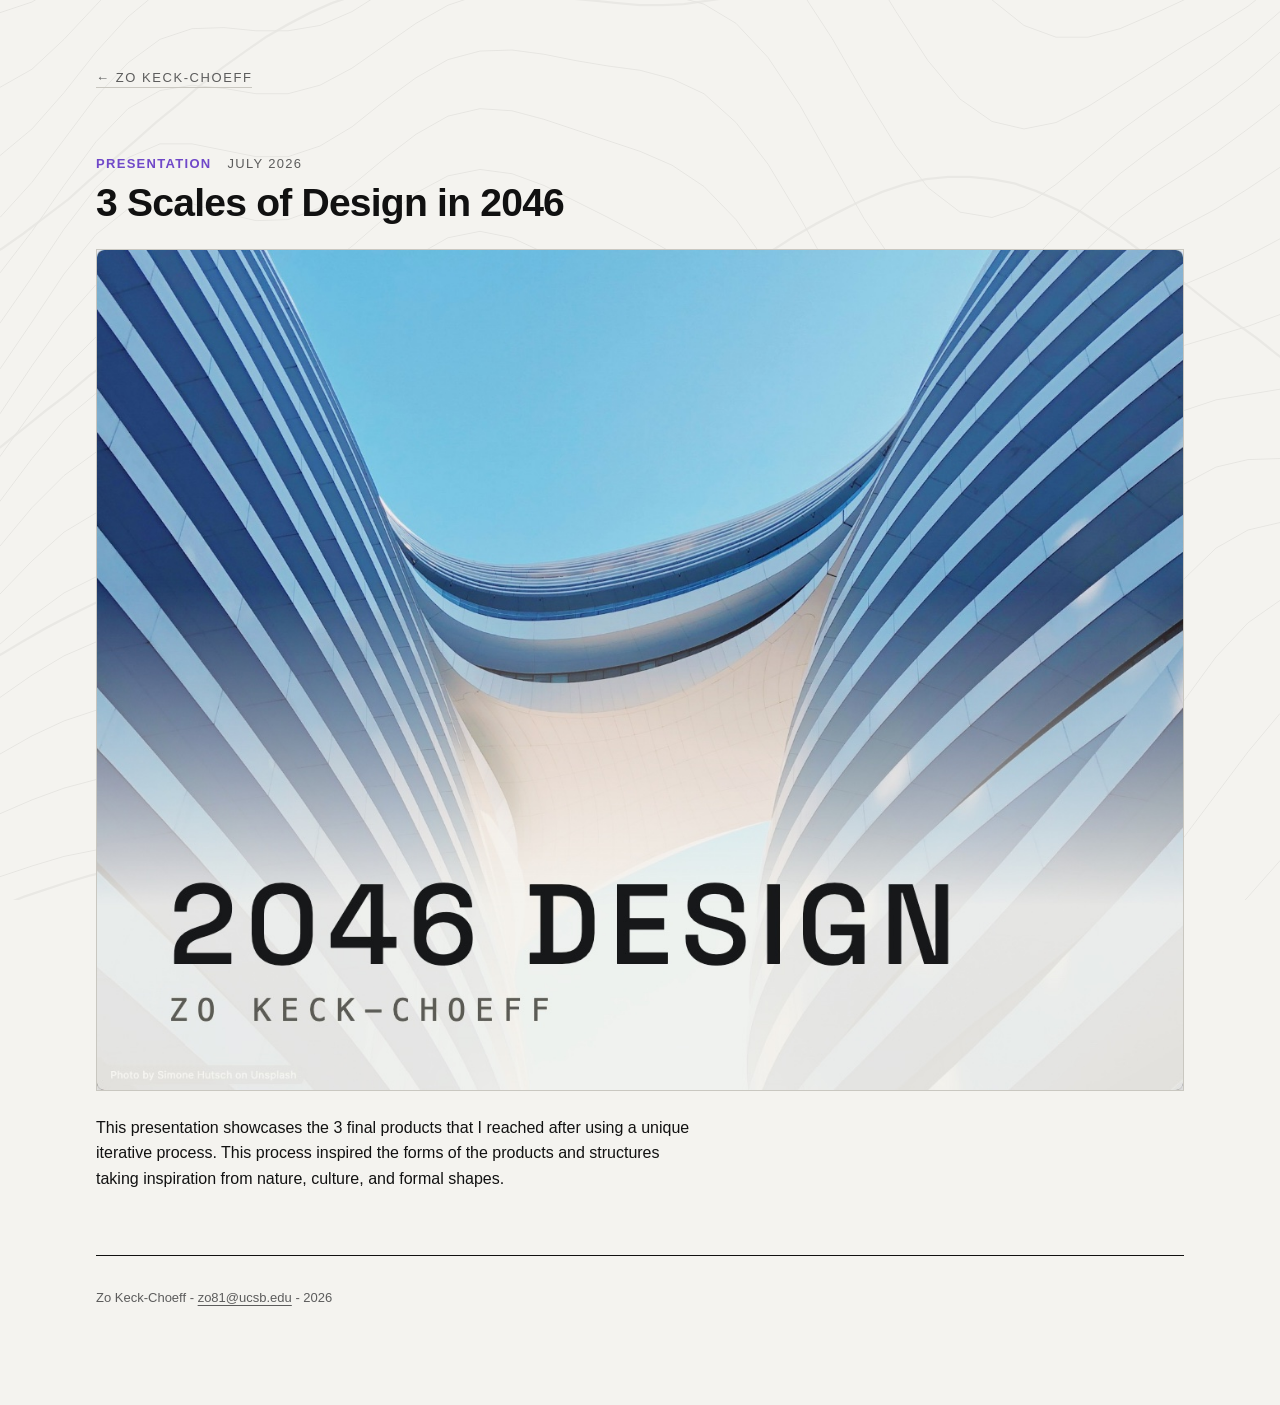
==== 2046.html @ edfcb320 "Add files via upload" ====
<!DOCTYPE html>
<html lang="en">
<head>
  <meta charset="utf-8">
  <meta name="viewport" content="width=device-width, initial-scale=1">
  <title>3 Scales of Design in 2046 - Zo Keck-Choeff</title>
  <meta name="description" content="3 Scales of Design in 2046 - a presentation of three designs reached through a generative process.">
  <link rel="stylesheet" href="style.css">
</head>
<body>

<!-- The backdrop: a field of long sweeping lines, held at low
     opacity behind the page. Inline SVG rather than an image file so it
     costs no extra request, scales to any screen, and takes its colour
     from the palette. The colour is driven by scroll position - see
     the scroll-timeline block in style.css. -->
<svg class="backdrop" viewBox="0 0 1200 1500" preserveAspectRatio="xMidYMid slice" aria-hidden="true" focusable="false"><g class="flow"><polyline points="-60,-180 -30,-169 0,-158 30,-150 60,-143 90,-139 120,-137 150,-138 180,-140 210,-144 240,-149 270,-155 300,-160 330,-165 360,-170 390,-174 420,-179 450,-184 480,-189 510,-195 540,-202 570,-209 600,-217 630,-226 660,-233 690,-240 720,-246 750,-251 780,-254 810,-255 840,-256 870,-257 900,-257 930,-259 960,-261 990,-266 1020,-272 1050,-279 1080,-288 1110,-297 1140,-306 1170,-314 1200,-321 1230,-326 1260,-328"/><polyline points="-60,-104 -30,-89 0,-76 30,-66 60,-59 90,-56 120,-57 150,-61 180,-67 210,-74 240,-82 270,-89 300,-96 330,-102 360,-108 390,-113 420,-119 450,-125 480,-132 510,-141 540,-150 570,-159 600,-168 630,-176 660,-182 690,-187 720,-189 750,-190 780,-191 810,-191 840,-192 870,-195 900,-199 930,-206 960,-216 990,-226 1020,-237 1050,-247 1080,-256 1110,-262 1140,-264 1170,-263 1200,-258 1230,-251 1260,-241"/><polyline points="-60,-23 -30,-5 0,10 30,20 60,25 90,24 120,19 150,11 180,0 210,-10 240,-21 270,-30 300,-37 330,-44 360,-50 390,-56 420,-63 450,-71 480,-81 510,-91 540,-101 570,-111 600,-118 630,-123 660,-126 690,-127 720,-127 750,-128 780,-129 810,-133 840,-140 870,-150 900,-161 930,-174 960,-186 990,-195 1020,-201 1050,-202 1080,-198 1110,-189 1140,-176 1170,-161 1200,-145 1230,-130 1260,-116"/><polyline points="-60,62 -30,82 0,96 30,104 60,105 90,99 120,89 150,75 180,61 210,47 240,35 270,26 300,18 330,12 360,6 390,-2 420,-11 450,-21 480,-32 510,-43 540,-53 570,-60 600,-64 630,-66 660,-66 690,-66 720,-68 750,-73 780,-81 810,-92 840,-105 870,-119 900,-131 930,-138 960,-140 990,-136 1020,-124 1050,-108 1080,-88 1110,-66 1140,-45 1170,-27 1200,-12 1230,-1 1260,7"/><polyline points="-60,148 -30,168 0,181 30,185 60,180 90,168 120,151 150,132 180,114 210,99 240,88 270,79 300,73 330,67 360,60 390,51 420,40 450,28 480,16 510,6 540,-1 570,-5 600,-7 630,-7 660,-9 690,-13 720,-20 750,-31 780,-45 810,-60 840,-71 870,-78 900,-77 930,-67 960,-50 990,-26 1020,1 1050,28 1080,53 1110,73 1140,87 1170,97 1200,102 1230,104 1260,105"/><polyline points="-60,235 -30,254 0,263 30,261 60,249 90,230 120,206 150,183 180,164 210,149 240,139 270,132 300,127 330,121 360,113 390,102 420,89 450,76 480,65 510,57 540,52 570,50 600,49 630,47 660,42 690,32 720,19 750,4 780,-8 810,-15 840,-13 870,-1 900,20 930,49 960,82 990,115 1020,144 1050,166 1080,181 1110,189 1140,191 1170,189 1200,186 1230,181 1260,175"/><polyline points="-60,320 -30,336 0,340 30,330 60,311 90,284 120,256 150,230 180,210 210,198 240,190 270,186 300,182 330,176 360,166 390,152 420,138 450,125 480,115 510,109 540,106 570,105 600,102 630,96 660,86 690,73 720,60 750,51 780,50 810,60 840,82 870,114 900,152 930,191 960,226 990,253 1020,270 1050,277 1080,277 1110,271 1140,263 1170,254 1200,244 1230,232 1260,216"/><polyline points="-60,402 -30,414 0,410 30,393 60,365 90,333 120,301 150,275 180,257 210,248 240,244 270,242 300,238 330,230 360,218 390,202 420,187 450,174 480,165 510,161 540,159 570,157 600,152 630,143 660,132 690,121 720,116 750,120 780,137 810,166 840,206 870,250 900,293 930,328 960,352 990,363 1020,363 1050,355 1080,342 1110,328 1140,314 1170,300 1200,283 1230,262 1260,236"/><polyline points="-60,481 -30,485 0,474 30,449 60,415 90,377 120,344 150,319 180,305 210,300 240,300 270,299 300,295 330,285 360,269 390,251 420,235 450,223 480,216 510,213 540,212 570,209 600,203 630,194 660,187 690,184 720,191 750,212 780,246 810,290 840,339 870,385 900,421 930,442 960,449 990,443 1020,428 1050,409 1080,390 1110,371 1140,353 1170,334 1200,310 1230,283 1260,254"/><polyline points="-60,553 -30,551 0,532 30,499 60,459 90,419 120,387 150,365 180,355 210,354 240,357 270,357 300,352 330,339 360,320 390,301 420,284 450,273 480,267 510,266 540,266 570,264 600,259 630,255 660,254 690,262 720,283 750,318 780,364 810,416 840,465 870,504 900,527 930,532 960,522 990,501 1020,476 1050,451 1080,429 1110,409 1140,388 1170,365 1200,339 1230,310 1260,283"/><polyline points="-60,620 -30,610 0,584 30,545 60,502 90,461 120,430 150,413 180,408 210,411 240,416 270,416 300,408 330,392 360,371 390,350 420,333 450,323 480,320 510,321 540,323 570,324 600,323 630,324 660,332 690,350 720,382 750,427 780,480 810,533 840,577 870,604 900,613 930,603 960,580 990,549 1020,518 1050,491 1080,468 1110,447 1140,426 1170,403 1200,377 1230,351 1260,329"/><polyline points="-60,680 -30,663 0,631 30,588 60,543 90,504 120,476 150,463 180,463 210,469 240,475 270,475 300,465 330,447 360,423 390,401 420,384 450,376 480,375 510,379 540,385 570,390 600,394 630,402 660,416 690,443 720,482 750,532 780,586 810,636 840,672 870,690 900,686 930,665 960,632 990,595 1020,561 1050,532 1080,510 1110,491 1140,471 1170,449 1200,426 1230,403 1260,386"/><polyline points="-60,733 -30,710 0,674 30,630 60,585 90,548 120,524 150,516 180,519 210,528 240,535 270,534 300,523 330,502 360,477 390,454 420,437 450,430 480,432 510,440 540,450 570,460 600,470 630,483 660,503 690,534 720,576 750,626 780,679 810,725 840,756 870,766 900,754 930,726 960,686 990,645 1020,608 1050,579 1080,557 1110,540 1140,524 1170,505 1200,485 1230,465 1260,451"/><polyline points="-60,782 -30,754 0,716 30,671 60,629 90,595 120,575 150,570 180,577 210,587 240,595 270,594 300,581 330,559 360,533 390,509 420,493 450,487 480,491 510,502 540,517 570,532 600,548 630,565 660,588 690,620 720,661 750,710 780,759 810,802 840,830 870,837 900,823 930,790 960,747 990,702 1020,662 1050,631 1080,610 1110,595 1140,582 1170,568 1200,552 1230,535 1260,520"/><polyline points="-60,826 -30,795 0,756 30,714 60,674 90,644 120,629 150,627 180,635 210,647 240,655 270,654 300,641 330,619 360,592 390,568 420,551 450,545 480,551 510,565 540,584 570,605 600,625 630,646 660,670 690,700 720,738 750,783 780,829 810,869 840,896 870,905 900,893 930,862 960,818 990,770 1020,726 1050,691 1080,667 1110,652 1140,643 1170,634 1200,623 1230,609 1260,595"/><polyline points="-60,866 -30,835 0,798 30,758 60,722 90,697 120,684 150,684 180,694 210,706 240,715 270,714 300,702 330,681 360,655 390,630 420,612 450,606 480,612 510,628 540,650 570,675 600,699 630,723 660,748 690,776 720,809 750,847 780,888 810,927 840,956 870,969 900,964 930,939 960,900 990,852 1020,804 1050,762 1080,732 1110,713 1140,703 1170,698 1200,693 1230,686 1260,675"/><polyline points="-60,905 -30,875 0,840 30,804 60,774 90,752 120,742 150,743 180,753 210,765 240,774 270,775 300,765 330,746 360,721 390,696 420,678 450,669 480,673 510,689 540,712 570,740 600,769 630,796 660,821 690,848 720,876 750,908 780,942 810,977 840,1007 870,1026 900,1031 930,1017 960,987 990,945 1020,897 1050,850 1080,810 1110,782 1140,766 1170,759 1200,758 1230,757 1260,754"/><polyline points="-60,944 -30,916 0,885 30,854 60,827 90,809 120,801 150,803 180,812 210,824 240,834 270,836 300,829 330,813 360,790 390,767 420,747 450,736 480,736 510,749 540,771 570,800 600,831 630,862 660,890 690,916 720,941 750,967 780,995 810,1024 840,1052 870,1074 900,1088 930,1088 960,1073 990,1043 1020,1002 1050,956 1080,910 1110,871 1140,842 1170,825 1200,818 1230,819 1260,822"/><polyline points="-60,984 -30,959 0,932 30,906 60,884 90,869 120,862 150,864 180,872 210,883 240,893 270,897 300,893 330,881 360,862 390,840 420,820 450,807 480,803 510,810 540,828 570,855 600,886 630,919 660,951 690,979 720,1004 750,1027 780,1049 810,1072 840,1094 870,1116 900,1134 930,1144 960,1144 990,1132 1020,1107 1050,1071 1080,1029 1110,985 1140,944 1170,912 1200,891 1230,880 1260,879"/><polyline points="-60,1025 -30,1004 0,982 30,961 60,943 90,930 120,925 150,926 180,933 210,943 240,952 270,957 300,957 330,949 360,934 390,916 420,897 450,882 480,874 510,875 540,887 570,908 600,936 630,969 660,1002 690,1033 720,1061 750,1085 780,1106 810,1124 840,1142 870,1159 900,1175 930,1189 960,1198 990,1200 1020,1193 1050,1175 1080,1148 1110,1113 1140,1073 1170,1033 1200,997 1230,969 1260,951"/><polyline points="-60,1070 -30,1053 0,1035 30,1018 60,1004 90,994 120,989 150,990 180,995 210,1003 240,1011 270,1018 300,1020 330,1016 360,1007 390,993 420,977 450,962 480,951 510,946 540,950 570,964 600,985 630,1013 660,1045 690,1077 720,1108 750,1136 780,1160 810,1179 840,1195 870,1209 900,1221 930,1232 960,1242 990,1250 1020,1254 1050,1252 1080,1243 1110,1225 1140,1201 1170,1169 1200,1135 1230,1099 1260,1066"/><polyline points="-60,1118 -30,1105 0,1091 30,1078 60,1067 90,1059 120,1054 150,1054 180,1058 210,1064 240,1071 270,1078 300,1082 330,1082 360,1077 390,1068 420,1056 450,1043 480,1032 510,1024 540,1022 570,1026 600,1039 630,1059 660,1085 690,1114 720,1145 750,1175 780,1203 810,1227 840,1247 870,1262 900,1274 930,1283 960,1291 990,1297 1020,1302 1050,1306 1080,1307 1110,1304 1140,1296 1170,1283 1200,1264 1230,1239 1260,1210"/><polyline points="-60,1169 -30,1160 0,1150 30,1140 60,1131 90,1125 120,1121 150,1120 180,1122 210,1127 240,1133 270,1139 300,1143 330,1146 360,1145 390,1141 420,1134 450,1124 480,1115 510,1106 540,1100 570,1099 600,1103 630,1114 660,1130 690,1152 720,1178 750,1206 780,1235 810,1262 840,1287 870,1308 900,1324 930,1337 960,1346 990,1352 1020,1357 1050,1359 1080,1361 1110,1362 1140,1361 1170,1359 1200,1353 1230,1344 1260,1331"/><polyline points="-60,1224 -30,1218 0,1210 30,1203 60,1197 90,1192 120,1188 150,1187 180,1188 210,1191 240,1195 270,1201 300,1205 330,1209 360,1211 390,1210 420,1207 450,1202 480,1196 510,1189 540,1183 570,1178 600,1177 630,1180 660,1188 690,1201 720,1218 750,1239 780,1263 810,1289 840,1314 870,1339 900,1361 930,1379 960,1395 990,1406 1020,1414 1050,1419 1080,1421 1110,1422 1140,1422 1170,1421 1200,1419 1230,1416 1260,1412"/><polyline points="-60,1282 -30,1278 0,1273 30,1268 60,1263 90,1259 120,1257 150,1255 180,1255 210,1257 240,1260 270,1264 300,1268 330,1272 360,1275 390,1277 420,1278 450,1276 480,1273 510,1270 540,1265 570,1261 600,1258 630,1257 660,1259 690,1264 720,1272 750,1285 780,1301 810,1319 840,1340 870,1362 900,1385 930,1407 960,1427 990,1444 1020,1459 1050,1470 1080,1479 1110,1484 1140,1487 1170,1487 1200,1486 1230,1484 1260,1481"/><polyline points="-60,1343 -30,1340 0,1337 30,1334 60,1330 90,1328 120,1325 150,1324 180,1324 210,1325 240,1327 270,1329 300,1333 330,1336 360,1340 390,1343 420,1345 450,1346 480,1347 510,1346 540,1344 570,1342 600,1340 630,1338 660,1338 690,1338 720,1341 750,1347 780,1355 810,1366 840,1379 870,1395 900,1412 930,1431 960,1450 990,1469 1020,1487 1050,1503 1080,1518 1110,1530 1140,1539 1170,1546 1200,1551 1230,1553 1260,1553"/><polyline points="-60,1405 -30,1404 0,1402 30,1400 60,1398 90,1396 120,1394 150,1393 180,1393 210,1393 240,1395 270,1397 300,1399 330,1402 360,1405 390,1409 420,1412 450,1414 480,1416 510,1418 540,1418 570,1419 600,1418 630,1418 660,1418 690,1418 720,1419 750,1421 780,1424 810,1429 840,1436 870,1445 900,1455 930,1467 960,1481 990,1496 1020,1512 1050,1528 1080,1543 1110,1558 1140,1572 1170,1585 1200,1595 1230,1604 1260,1610"/><polyline points="-60,1469 -30,1469 0,1468 30,1467 60,1466 90,1465 120,1464 150,1463 180,1463 210,1463 240,1464 270,1465 300,1467 330,1470 360,1472 390,1475 420,1478 450,1482 480,1484 510,1487 540,1489 570,1491 600,1493 630,1494 660,1495 690,1496 720,1497 750,1498 780,1500 810,1503 840,1506 870,1510 900,1516 930,1523 960,1531 990,1540 1020,1551 1050,1562 1080,1574 1110,1587 1140,1600 1170,1613 1200,1625 1230,1637 1260,1648"/><polyline points="-60,1534 -30,1534 0,1534 30,1534 60,1534 90,1533 120,1533 150,1533 180,1533 210,1533 240,1534 270,1535 300,1537 330,1539 360,1541 390,1544 420,1547 450,1550 480,1553 510,1556 540,1559 570,1562 600,1564 630,1567 660,1569 690,1571 720,1573 750,1575 780,1577 810,1579 840,1581 870,1584 900,1587 930,1591 960,1596 990,1601 1020,1608 1050,1615 1080,1622 1110,1631 1140,1640 1170,1650 1200,1660 1230,1670 1260,1681"/><polyline points="-60,1600 -30,1601 0,1601 30,1601 60,1602 90,1602 120,1602 150,1602 180,1603 210,1604 240,1605 270,1606 300,1607 330,1609 360,1611 390,1614 420,1616 450,1619 480,1622 510,1625 540,1628 570,1631 600,1635 630,1638 660,1640 690,1643 720,1646 750,1649 780,1651 810,1654 840,1656 870,1659 900,1662 930,1665 960,1668 990,1672 1020,1676 1050,1680 1080,1685 1110,1691 1140,1697 1170,1703 1200,1710 1230,1717 1260,1725"/></g><g class="sweep"><polyline points="-60,334 -39,333 -19,330 2,325 22,319 43,311 64,301 84,290 105,278 126,265 146,250 167,235 188,219 208,202 229,186 249,169 270,153 291,137 311,122 332,108 352,95 373,83 394,72 414,62 435,53 456,46 476,40 497,35 518,31 538,28 559,26 579,24 600,23 621,22 641,21 662,20 682,18 703,17 724,14 744,12 765,8 786,4 806,-1 827,-7 848,-13 868,-20 889,-28 909,-36 930,-45 951,-54 971,-63 992,-72 1012,-81 1033,-90 1054,-98 1074,-106 1095,-114 1116,-121 1136,-127 1157,-132 1178,-137 1198,-142 1219,-146 1239,-149 1260,-152"/><polyline points="-60,595 -39,585 -19,574 2,561 22,547 43,531 64,515 84,497 105,479 126,461 146,443 167,426 188,408 208,392 229,377 249,363 270,351 291,340 311,331 332,324 352,319 373,315 394,313 414,313 435,314 456,315 476,318 497,321 518,324 538,327 559,329 579,331 600,333 621,333 641,332 662,329 682,326 703,321 724,314 744,307 765,298 786,288 806,278 827,267 848,256 868,245 889,234 909,224 930,214 951,205 971,197 992,190 1012,184 1033,180 1054,177 1074,175 1095,175 1116,175 1136,177 1157,179 1178,183 1198,186 1219,191 1239,195 1260,200"/><polyline points="-60,790 -39,776 -19,762 2,746 22,730 43,713 64,697 84,680 105,665 126,650 146,636 167,624 188,613 208,605 229,598 249,593 270,591 291,590 311,591 332,594 352,598 373,603 394,609 414,615 435,621 456,626 476,631 497,634 518,636 538,636 559,635 579,631 600,626 621,618 641,609 662,599 682,588 703,575 724,563 744,550 765,538 786,527 806,517 827,508 848,501 868,496 889,494 909,494 930,496 951,500 971,507 992,516 1012,526 1033,539 1054,552 1074,567 1095,582 1116,598 1136,614 1157,630 1178,645 1198,661 1219,676 1239,690 1260,704"/><polyline points="-60,976 -39,964 -19,953 2,941 22,929 43,917 64,906 84,896 105,886 126,879 146,873 167,868 188,866 208,866 229,868 249,871 270,876 291,882 311,888 332,895 352,902 373,908 394,914 414,918 435,920 456,920 476,919 497,915 518,909 538,901 559,892 579,881 600,870 621,859 641,848 662,838 682,829 703,823 724,819 744,818 765,820 786,825 806,835 827,847 848,863 868,882 889,904 909,928 930,953 951,980 971,1008 992,1036 1012,1064 1033,1090 1054,1116 1074,1140 1095,1162 1116,1183 1136,1201 1157,1218 1178,1232 1198,1245 1219,1257 1239,1267 1260,1276"/><polyline points="-60,1197 -39,1191 -19,1184 2,1177 22,1169 43,1162 64,1155 84,1149 105,1144 126,1141 146,1140 167,1140 188,1142 208,1146 229,1151 249,1157 270,1163 291,1170 311,1177 332,1182 352,1187 373,1190 394,1192 414,1191 435,1190 456,1186 476,1181 497,1176 518,1170 538,1165 559,1161 579,1159 600,1159 621,1162 641,1168 662,1179 682,1194 703,1213 724,1236 744,1263 765,1294 786,1327 806,1363 827,1400 848,1438 868,1475 889,1512 909,1547 930,1579 951,1608 971,1633 992,1654 1012,1671 1033,1685 1054,1694 1074,1700 1095,1702 1116,1702 1136,1699 1157,1694 1178,1688 1198,1681 1219,1673 1239,1664 1260,1656"/></g></svg>

<a class="skip" href="#main">Skip to the content</a>

<header class="page-head">
  <a class="backlink" href="index.html">Zo Keck-Choeff</a>
</header>

<main id="main">

  <article class="project">
    <p class="project__meta">
      <span class="medium">Presentation</span>
      <span>July 2026</span>
    </p>

    <h1>3 Scales of Design in 2046</h1>

      <!-- The presentation lays its slides out at a fixed 1056px wide,
           so it overflowed any frame narrower than that and got clipped.
           Rather than scale it down, the title slide stands in and links
           to the file, which opens at the width it was designed for. -->

      <figure>
        <a class="presentation" href="media/2046_01.html">
          <img src="media/2046_04.jpg"
               alt="Open the 2046 Design presentation. Its title slide: a low-angle photograph of a curved blue and white high-rise facade, captioned 2046 DESIGN, Zo Keck-Choeff.">
        </a>
      </figure>

    <p class="abstract">
      This presentation showcases the 3 final products that I reached after using a unique iterative process. This process inspired the forms of the products and structures taking inspiration from nature, culture, and formal shapes.
    </p>
  </article>

</main>

<footer class="site-foot">
  <p>Zo Keck-Choeff - <a href="mailto:zo81@ucsb.edu">zo81@ucsb.edu</a> - 2026</p>
</footer>

</body>
</html>
---- style.css ----
/* ============================================================
   Zo Keck-Choeff - portfolio
   MAT 189, Summer 2026 - Assignment 2, Part 2

   DESIGN DIRECTION: Swiss / International Style.
   Strict grid, one grotesque typeface, generous whitespace,
   asymmetric layout, hairline rules, near-zero decoration.
   The work is the content; the page is a frame that gets out
   of its way (Tufte: show the data).

   Everything below is built from TOKENS declared in :root -
   five colors, one type scale, one spacing scale. Nothing is
   a one-off value. Change a token, the whole site changes.
   Only tokens the page actually uses are declared.
   ============================================================ */

:root {
  /* --- palette as a system (5 colors, 60/30/10) ------------
     paper 60% - ink 30% - accent 10%.
     Contrast ratios against --paper, computed, not guessed:
       ink    #111111 on #f4f3ef = 17.01:1  (passes AAA)
       muted  #5c5c5c on #f4f3ef =  6.02:1  (passes AA)
       accent #7048c9 on #f4f3ef =  5.47:1  (passes AA)
       rule   #c9c7c0 on #f4f3ef =  1.52:1  (hairlines only,
              never text - it is not required to pass)
     The accent is lavender. It carries every piece of colour
     on the page - the medium label, link hovers, the focus
     ring - so it has to pass AA as text, which is why the
     LIGHT mode value is a deep lavender rather than a pale
     one: a genuinely light lavender lands near 1.7:1 on this
     paper and is unreadable. Dark mode gets the pale version,
     where it works. 5.47:1 is deliberately the same weight
     the previous red carried (5.49:1), so swapping the hue
     changed the colour without changing the emphasis.        */
  --paper:  #f4f3ef;
  --ink:    #111111;
  --muted:  #5c5c5c;
  --rule:   #c9c7c0;
  --accent: #7048c9;

  /* --- type scale, 1.25 ratio from a 16px base -------------
     The full ramp is 16 / 20 / 25 / 31 / 39 / 49 / 61 / 76.
     The pages use three steps from it and no other sizes, so
     only those three are declared: body, meta, title. Sizes are related by a ratio, not picked by eye -
     the scale IS the hierarchy.                              */
  --t-body:  1rem;       /* step 0  - 16px */
  --t-micro: 0.8125rem;  /* below the ramp, for meta labels */
  --t-title: 2.441rem;   /* step 4  - 39px */

  /* --- spacing scale, 8px base ----------------------------- */
  --s-1: 0.5rem;
  --s-2: 1rem;
  --s-3: 1.5rem;
  --s-4: 2rem;
  --s-5: 3rem;
  --s-6: 4rem;
  --s-7: 6rem;

  /* --- type ------------------------------------------------
     A grotesque stack, NOT a web font. This site has to open
     offline by double-clicking index.html; a Google Fonts
     link would fail with the wifi down and fall back to
     something unchosen. Helvetica is also the correct
     typeface for this tradition, so the constraint and the
     design decision agree.                                   */
  --font: "Helvetica Neue", Helvetica, Arial, "Inter",
          system-ui, -apple-system, sans-serif;

  --upright-inset: 1.25in;  /* width the upright photo gives up, per side */
  --strip-h:     24rem;   /* filmstrip cards: one shared height */
  --measure: 68ch;      /* line length, held to 45-75 chars */
  --page:    68rem;     /* the centered column               */

  /* --- the backdrop drawing --------------------------------
     Opacity is a token so the drawing can be tuned or killed
     from one line. It has to stay low enough that it never
     competes with the work - if you can read it as a picture
     instead of a texture, it is too strong.                  */
  /* the backdrop tint, walked through by scroll position */
  --glow-1: #7c4dff;   /* purple, at the top    */
  --glow-2: #ff4d9d;   /* pink,   through the middle */
  --glow-3: #ffc23d;   /* yellow, at the bottom */

  --draw-opacity: 0.055;

  /* lets the browser render native controls and scrollbars in
     the matching scheme instead of a white box on a dark page */
  color-scheme: light dark;
}

/* --- dark mode: a SECOND designed palette, not an inversion.
   Same five token names, re-chosen by hand. Pure white on
   pure black is harsh, so ink softens to #ecebe6 (15.70:1)
   and the accent becomes the pale lavender #c6adff (9.66:1),
   which is the colour light mode cannot use - on near-white
   paper it falls to about 1.7:1. Each mode gets the version
   of the hue that is legible on its own ground.             */
@media (prefers-color-scheme: dark) {
  :root {
    --paper:  #121211;
    --ink:    #ecebe6;
    --muted:  #a09d97;
    --rule:   #34332f;
    --accent: #c6adff;
    /* line art needs slightly more presence on a dark ground */
    --draw-opacity: 0.075;
  }
}

/* ============================================================
   RESET + BASE
   ============================================================ */

*, *::before, *::after { box-sizing: border-box; }

html { scroll-behavior: smooth; }

body {
  margin: 0;
  padding: var(--s-4) var(--s-3) var(--s-7);
  background: var(--paper);
  color: var(--ink);
  font-family: var(--font);
  font-size: var(--t-body);
  line-height: 1.6;                 /* leading, loosened from 1.5 */
}

/* one centered column for the whole page */
header, main, footer {
  max-width: var(--page);
  margin-inline: auto;
}

/* every link gets a VISIBLE focus ring - keyboard users are a
   design audience, not an afterthought */
a:focus-visible {
  outline: 2px solid var(--accent);
  outline-offset: 3px;
}

/* skip link: present for screen readers and keyboard, out of
   the way for everyone else */
.skip {
  position: absolute;
  left: -9999px;
}
.skip:focus {
  position: static;
  display: inline-block;
  margin-bottom: var(--s-2);
  color: var(--accent);
}

/* ============================================================
   THE BACKDROP - a field of long sweeping lines
   Fixed behind everything and held at low opacity so it reads as
   paper texture, not as an image. Its colour is walked from purple
   through pink to yellow by scroll position (see below). It is the
   only decorative element on the site; if it ever reads as a
   picture competing with the work, turn --draw-opacity down.
   ============================================================ */

.backdrop {
  position: fixed;
  inset: 0;
  width: 100%;
  height: 100%;
  z-index: -1;
  pointer-events: none;
  color: var(--ink);
  opacity: var(--draw-opacity);
}

/* the sweeping field - hairline, no fill */
.backdrop .flow polyline,
.backdrop .sweep polyline {
  fill: none;
  stroke: currentColor;
  stroke-linecap: round;
}

.backdrop .flow polyline { stroke-width: 0.9; }

/* the bolder arcs that cut across, for depth */
.backdrop .sweep polyline { stroke-width: 2.2; opacity: 0.75; }

/* --- the colour shift ---------------------------------------------
   The backdrop is tinted by SCROLL POSITION, not by a timer: purple at
   the top of the page, through pink, to yellow at the bottom. Done with
   a scroll-driven animation, so it is still zero JavaScript - the
   timeline is the document's own scroll. Browsers without support
   simply keep the ink colour, which is the old behaviour.            */
@supports (animation-timeline: scroll()) {
  @keyframes backdrop-tint {
    0%   { color: var(--glow-1); opacity: var(--draw-opacity); }
    50%  { color: var(--glow-2); opacity: calc(var(--draw-opacity) * 1.5); }
    100% { color: var(--glow-3); opacity: calc(var(--draw-opacity) * 1.7); }
  }

  .backdrop {
    /* longhands, not the shorthand: `animation:` would force
       animation-duration to 0s, which collapses a scroll timeline to
       nothing. A scroll-driven animation wants duration auto, so that
       its length IS the scrollable distance. */
    animation-name: backdrop-tint;
    animation-duration: auto;
    animation-timing-function: linear;
    animation-fill-mode: both;
    animation-timeline: scroll(root block);
  }
}

/* ============================================================
   PROJECTS - one per page now, stacked vertically
   The meta band used to sit in a left gutter beside the title.
   With one project to a page there is nothing for it to sit
   beside, so everything runs in a single column: meta, title,
   work, description, in reading order.
   ============================================================ */

.project { padding-block: var(--s-4) var(--s-6); }

.project__meta {
  margin: 0 0 var(--s-1);
  display: flex;
  flex-wrap: wrap;
  gap: 0 var(--s-2);
  color: var(--muted);
  font-size: var(--t-micro);
  text-transform: uppercase;
  letter-spacing: 0.1em;
}

.project__meta .medium { color: var(--accent); font-weight: 700; }

.project h1 {
  margin: 0;
  font-size: var(--t-title);
  font-weight: 700;
  line-height: 1.1;
  letter-spacing: -0.02em;
}

.project .abstract {
  margin: var(--s-3) 0 0;
  max-width: var(--measure);   /* the measure, enforced */
}

/* ============================================================
   HOME - the horse, then four lines
   ============================================================ */

.home { padding-block: var(--s-5) var(--s-6); }

/* the placeholder frame: dashed, so an unfinished slot reads as
   deliberately unfinished rather than as a broken image */
.placeholder {
  margin: 0 0 var(--s-6);
  border: 1px dashed var(--rule);
  padding: var(--s-4) var(--s-3) var(--s-2);
  color: var(--ink);
}

.horse { display: block; width: 100%; height: auto; }

.placeholder__note {
  margin-top: var(--s-2);
  color: var(--muted);
  font-size: var(--t-micro);
  text-transform: uppercase;
  letter-spacing: 0.12em;
}

/* the four lines. One hairline between each, so they read as one
   list rather than four separate things. */
.index { border-top: 1px solid var(--rule); }

.index__row {
  display: flex;
  align-items: baseline;
  gap: var(--s-3);
  padding-block: var(--s-3);
  border-bottom: 1px solid var(--rule);
  text-decoration: none;
  color: var(--ink);
  transition: color 200ms ease-out;
}

a.index__row:hover { color: var(--accent); }

.index__label {
  flex: 0 0 9rem;
  color: var(--muted);
  font-size: var(--t-micro);
  text-transform: uppercase;
  letter-spacing: 0.1em;
}

a.index__row:hover .index__label { color: var(--accent); }

.index__title {
  margin: 0;
  font-size: var(--t-title);
  font-weight: 700;
  line-height: 1.1;
  letter-spacing: -0.02em;
}

/* the about line is not a link yet - it just carries the name */
.index__row--about { color: var(--ink); }

/* ============================================================
   PAGE HEAD - the way back, on every project page
   ============================================================ */

.page-head { padding-block: var(--s-4); }

.backlink {
  color: var(--muted);
  font-size: var(--t-micro);
  text-transform: uppercase;
  letter-spacing: 0.12em;
  text-decoration: none;
  border-bottom: 1px solid var(--rule);
  padding-bottom: 2px;
  transition: color 200ms ease-out, border-color 200ms ease-out;
}

.backlink:hover { color: var(--accent); border-bottom-color: var(--accent); }

.backlink::before { content: "\2190\00a0"; }

/* ============================================================
   FIGURES
   ============================================================ */

figure {
  margin: var(--s-3) 0 0;
}

/* Default: the whole image, at its own proportions. Nothing is
   cropped unless cropping is asked for by name, below. */
figure img {
  display: block;
  width: 100%;
  height: auto;
  border: 1px solid var(--rule);
}

/* The one upright photograph. At full column width it stands about
   twice as tall as anything else, so it is inset: it gives up 2.5in
   of width and keeps its left edge on the column, so the empty page
   falls entirely on the right. Left-aligned rather than centred,
   because every other image on the page starts at that same left
   edge - centring this one broke the line the eye follows down the
   column. The inset is in inches, not a percentage, so the image
   gives up width as the column narrows and the margin holds.
   Below the breakpoint it drops to zero: 2.5in of margin on a phone
   would leave almost nothing for the picture. */
.upright {
  width: calc(100% - var(--upright-inset) * 2);
}

/* --- the presentation ------------------------------------
   Its slides are laid out at a fixed 1056px wide and do not
   reflow, so embedding it in this column clipped its edges at
   every width. The title slide stands in and links to the
   file, which opens at the size it was built for. The whole
   image is the link, so the cursor carries the affordance and
   the alt text carries the destination - no label needed. */
.presentation {
  display: block;
  cursor: pointer;
}

/* --- the filmstrip -------------------------------------------------
   The three companion drawings scroll horizontally and snap, one sheet
   at a time. The three sheets were photographed at slightly different
   distances, so at a shared WIDTH they came out three different heights
   and the strip read as ragged. Sizing by HEIGHT instead levels them:
   each card is --strip-h tall and takes whatever width its own
   proportion needs. Nothing is cropped to achieve it - the widths vary
   by about 20px, which reads as even, while unequal heights did not.  */
.strip {
  display: flex;
  gap: var(--s-2);
  margin: 0;
  /* No bottom padding: it would push the description 16px further
     from the drawings than the other two projects have it, and the
     gap under an image should read the same in every section. On
     macOS the scrollbar overlays and costs no space anyway. */
  padding: 0;
  list-style: none;
  overflow-x: auto;
  overscroll-behavior-x: contain;
  scroll-snap-type: x mandatory;
  scrollbar-width: thin;
  scrollbar-color: var(--rule) transparent;
}

.strip__item {
  flex: 0 0 auto;              /* width follows the image, not the box */
  scroll-snap-align: start;
}

/* the shared height that levels the strip */
.strip__item img {
  height: var(--strip-h);
  width: auto;
}

/* --- opening a drawing at full resolution --------------------------
   The page shows these small; the files are 4000px+ wide. Rather than
   lose that, every drawing is a link to itself at full size. :target
   does the whole thing - no script, and the browser Back button closes
   it, so you can never be stranded inside a picture.                  */
.zoom {
  display: block;
  cursor: zoom-in;
}

.viewer {
  display: none;
  position: fixed;
  inset: 0;
  z-index: 10;
  padding: var(--s-3);
  background: var(--paper);
  overflow: auto;
  text-align: center;
}

.viewer:target { display: block; }

.viewer img {
  max-width: 100%;
  height: auto;
  margin-top: var(--s-3);
}

.viewer__close {
  display: inline-block;
  color: var(--ink);
  font-size: var(--t-micro);
  text-transform: uppercase;
  letter-spacing: 0.12em;
  text-decoration: none;
  padding: var(--s-1) var(--s-2);
  border: 1px solid var(--ink);
}

.viewer__close:hover { color: var(--accent); border-color: var(--accent); }

/* ============================================================
   FOOTER
   ============================================================ */

.site-foot {
  padding-top: var(--s-4);
  border-top: 1px solid var(--ink);
  color: var(--muted);
  font-size: var(--t-micro);
}

.site-foot p { margin: 0; }

.site-foot a {
  color: var(--muted);
  text-underline-offset: 3px;
}

.site-foot a:hover { color: var(--accent); }

/* ============================================================
   BREAKPOINT - below 768px the meta band moves above the
   title and the grid becomes one column. Touch targets stay
   at least 44px.
   ============================================================ */

@media (max-width: 768px) {
  body { padding: var(--s-3) var(--s-3) var(--s-6); }

  .index__row { display: block; }

  .index__label { display: block; margin-bottom: var(--s-1); }

  /* on a phone the cards shrink so one drawing at a time fills the
     screen and the next still peeks in at the edge */
  .strip { --strip-h: 15rem; }

  /* no room for a 1.25in margin either side at this width */
  .upright { --upright-inset: 0px; }


  /* the drawing gets busy on a small viewport - pull it back */
  :root { --draw-opacity: 0.04; }
}

/* respect the visitor's motion setting */
@media (prefers-reduced-motion: reduce) {
  .backdrop { animation: none; }
  html { scroll-behavior: auto; }
  * { transition-duration: 0.01ms !important; }
}
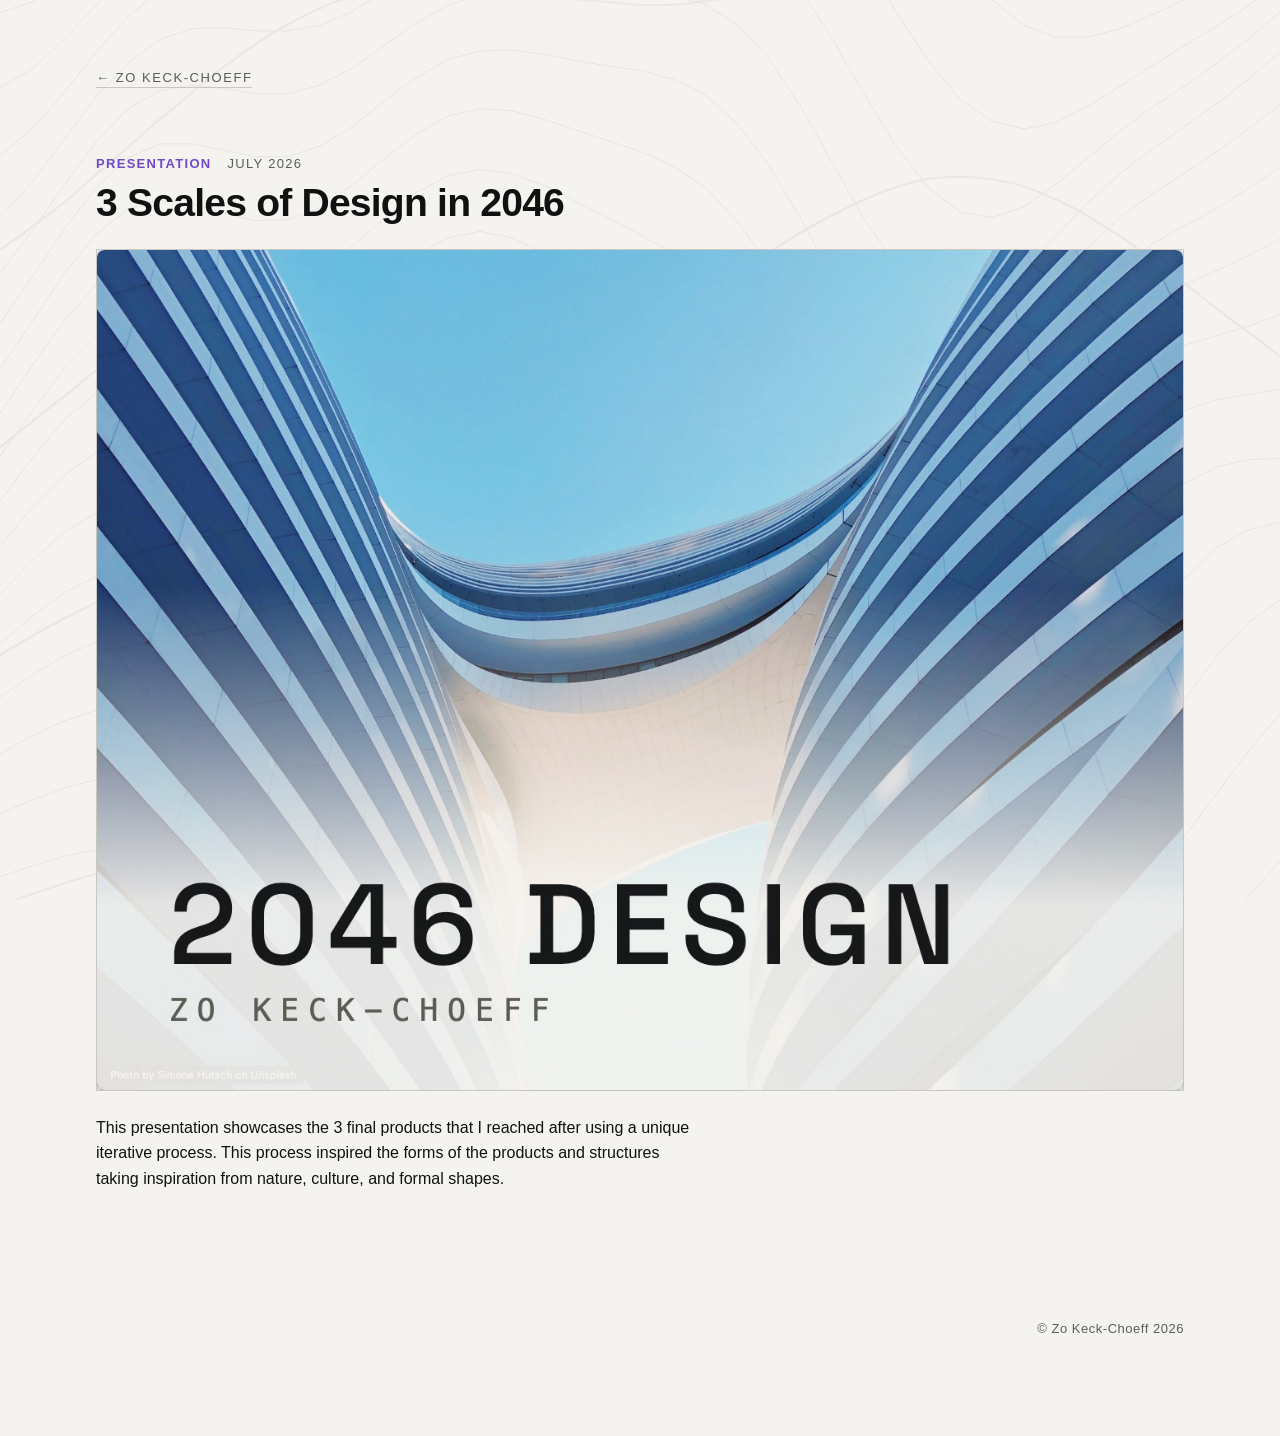
==== commit c6fdd9d9: "Add files via upload" ====
--- a/2046.html
+++ b/2046.html
@@ -52,7 +52,7 @@
 </main>
 
 <footer class="site-foot">
-  <p>Zo Keck-Choeff - <a href="mailto:zo81@ucsb.edu">zo81@ucsb.edu</a> - 2026</p>
+  <p class="credit">&copy; Zo Keck-Choeff 2026</p>
 </footer>
 
 </body>
--- a/style.css
+++ b/style.css
@@ -271,16 +271,14 @@
   letter-spacing: 0.12em;
 }
 
-/* the four lines. One hairline between each, so they read as one
-   list rather than four separate things. */
-.index { border-top: 1px solid var(--rule); }
+/* The four lines. Centred and stacked, the titles carrying
+   themselves with no label and no rule between them - the spacing
+   does the separating. */
+.index { text-align: center; }
 
 .index__row {
-  display: flex;
-  align-items: baseline;
-  gap: var(--s-3);
-  padding-block: var(--s-3);
-  border-bottom: 1px solid var(--rule);
+  display: block;
+  padding-block: var(--s-2);
   text-decoration: none;
   color: var(--ink);
   transition: color 200ms ease-out;
@@ -288,26 +286,15 @@
 
 a.index__row:hover { color: var(--accent); }
 
-.index__label {
-  flex: 0 0 9rem;
-  color: var(--muted);
-  font-size: var(--t-micro);
-  text-transform: uppercase;
-  letter-spacing: 0.1em;
-}
-
-a.index__row:hover .index__label { color: var(--accent); }
-
 .index__title {
-  margin: 0;
   font-size: var(--t-title);
   font-weight: 700;
-  line-height: 1.1;
+  line-height: 1.2;
   letter-spacing: -0.02em;
 }
 
-/* the about line is not a link yet - it just carries the name */
-.index__row--about { color: var(--ink); }
+/* the about line is not a link yet */
+.index__row--about { color: var(--muted); }
 
 /* ============================================================
    PAGE HEAD - the way back, on every project page
@@ -452,24 +439,21 @@
 .viewer__close:hover { color: var(--accent); border-color: var(--accent); }
 
 /* ============================================================
-   FOOTER
+   FOOTER - a credit, nothing more
    ============================================================ */
 
 .site-foot {
-  padding-top: var(--s-4);
-  border-top: 1px solid var(--ink);
+  padding-top: var(--s-6);
+  text-align: right;
+}
+
+.credit {
+  margin: 0;
   color: var(--muted);
   font-size: var(--t-micro);
-}
-
-.site-foot p { margin: 0; }
-
-.site-foot a {
-  color: var(--muted);
-  text-underline-offset: 3px;
-}
-
-.site-foot a:hover { color: var(--accent); }
+  font-weight: 400;
+  letter-spacing: 0.04em;
+}
 
 /* ============================================================
    BREAKPOINT - below 768px the meta band moves above the
@@ -482,15 +466,12 @@
 
   .index__row { display: block; }
 
-  .index__label { display: block; margin-bottom: var(--s-1); }
-
   /* on a phone the cards shrink so one drawing at a time fills the
      screen and the next still peeks in at the edge */
   .strip { --strip-h: 15rem; }
 
   /* no room for a 1.25in margin either side at this width */
   .upright { --upright-inset: 0px; }
-
 
   /* the drawing gets busy on a small viewport - pull it back */
   :root { --draw-opacity: 0.04; }
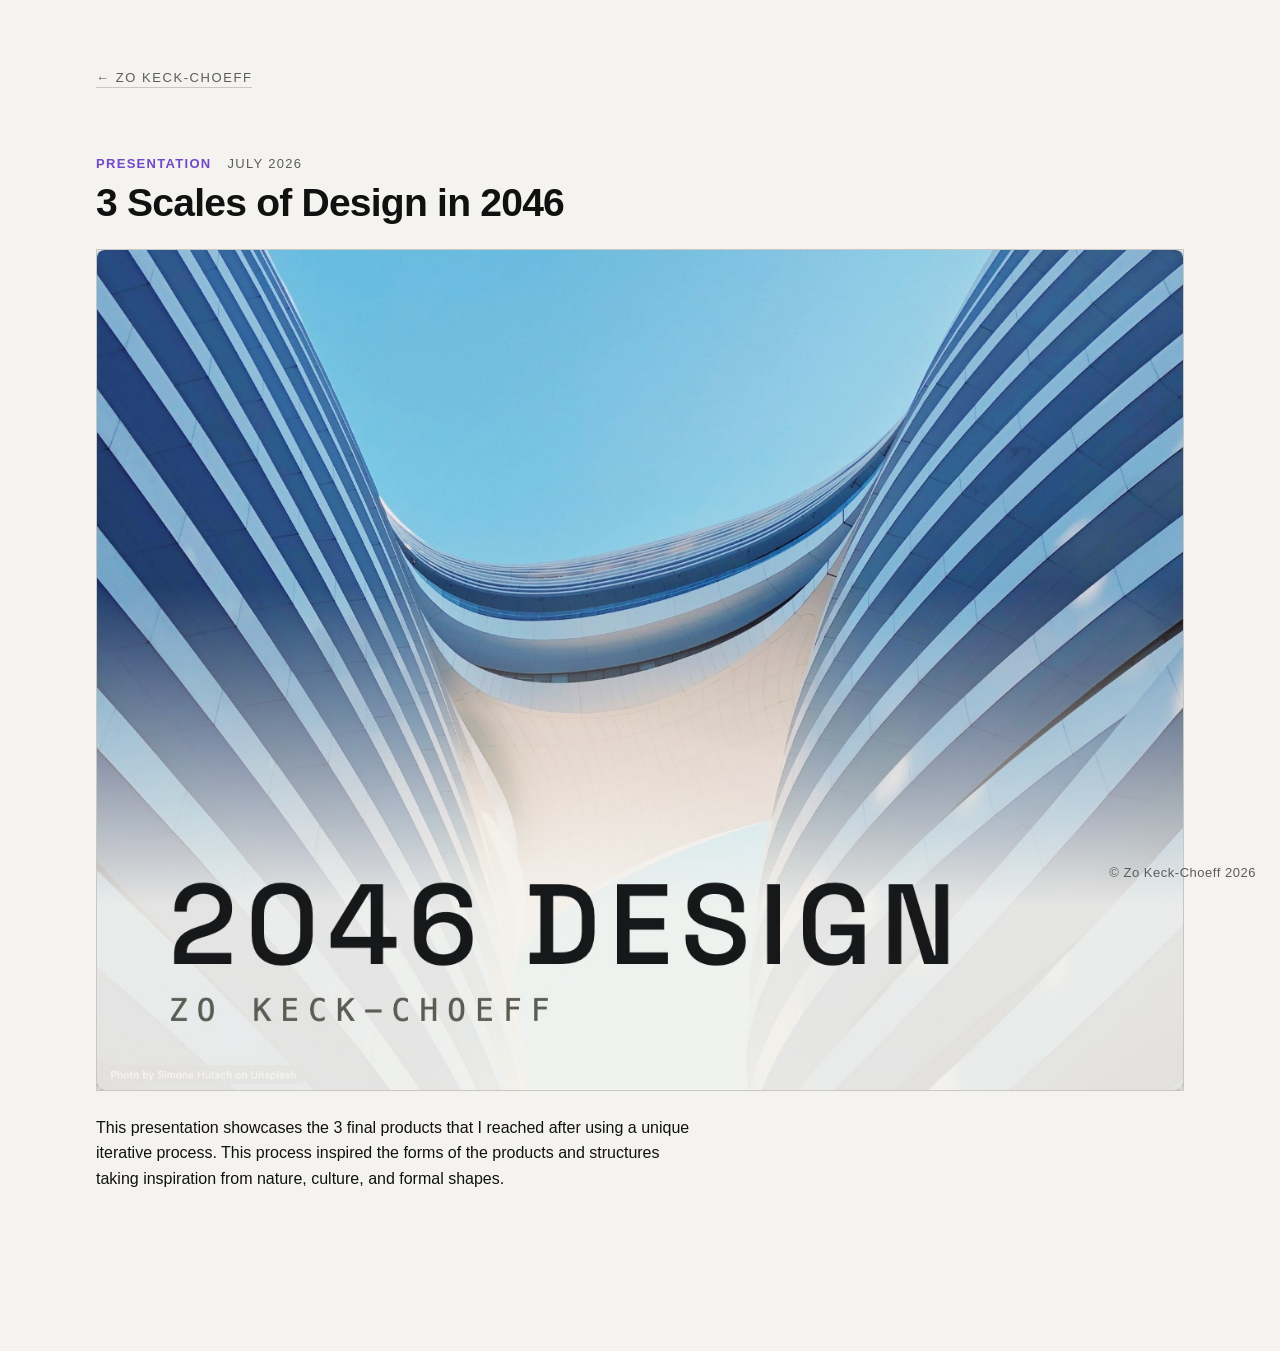
==== commit 4a2053a7: "Add files via upload" ====
--- a/2046.html
+++ b/2046.html
@@ -8,13 +8,6 @@
   <link rel="stylesheet" href="style.css">
 </head>
 <body>
-
-<!-- The backdrop: a field of long sweeping lines, held at low
-     opacity behind the page. Inline SVG rather than an image file so it
-     costs no extra request, scales to any screen, and takes its colour
-     from the palette. The colour is driven by scroll position - see
-     the scroll-timeline block in style.css. -->
-<svg class="backdrop" viewBox="0 0 1200 1500" preserveAspectRatio="xMidYMid slice" aria-hidden="true" focusable="false"><g class="flow"><polyline points="-60,-180 -30,-169 0,-158 30,-150 60,-143 90,-139 120,-137 150,-138 180,-140 210,-144 240,-149 270,-155 300,-160 330,-165 360,-170 390,-174 420,-179 450,-184 480,-189 510,-195 540,-202 570,-209 600,-217 630,-226 660,-233 690,-240 720,-246 750,-251 780,-254 810,-255 840,-256 870,-257 900,-257 930,-259 960,-261 990,-266 1020,-272 1050,-279 1080,-288 1110,-297 1140,-306 1170,-314 1200,-321 1230,-326 1260,-328"/><polyline points="-60,-104 -30,-89 0,-76 30,-66 60,-59 90,-56 120,-57 150,-61 180,-67 210,-74 240,-82 270,-89 300,-96 330,-102 360,-108 390,-113 420,-119 450,-125 480,-132 510,-141 540,-150 570,-159 600,-168 630,-176 660,-182 690,-187 720,-189 750,-190 780,-191 810,-191 840,-192 870,-195 900,-199 930,-206 960,-216 990,-226 1020,-237 1050,-247 1080,-256 1110,-262 1140,-264 1170,-263 1200,-258 1230,-251 1260,-241"/><polyline points="-60,-23 -30,-5 0,10 30,20 60,25 90,24 120,19 150,11 180,0 210,-10 240,-21 270,-30 300,-37 330,-44 360,-50 390,-56 420,-63 450,-71 480,-81 510,-91 540,-101 570,-111 600,-118 630,-123 660,-126 690,-127 720,-127 750,-128 780,-129 810,-133 840,-140 870,-150 900,-161 930,-174 960,-186 990,-195 1020,-201 1050,-202 1080,-198 1110,-189 1140,-176 1170,-161 1200,-145 1230,-130 1260,-116"/><polyline points="-60,62 -30,82 0,96 30,104 60,105 90,99 120,89 150,75 180,61 210,47 240,35 270,26 300,18 330,12 360,6 390,-2 420,-11 450,-21 480,-32 510,-43 540,-53 570,-60 600,-64 630,-66 660,-66 690,-66 720,-68 750,-73 780,-81 810,-92 840,-105 870,-119 900,-131 930,-138 960,-140 990,-136 1020,-124 1050,-108 1080,-88 1110,-66 1140,-45 1170,-27 1200,-12 1230,-1 1260,7"/><polyline points="-60,148 -30,168 0,181 30,185 60,180 90,168 120,151 150,132 180,114 210,99 240,88 270,79 300,73 330,67 360,60 390,51 420,40 450,28 480,16 510,6 540,-1 570,-5 600,-7 630,-7 660,-9 690,-13 720,-20 750,-31 780,-45 810,-60 840,-71 870,-78 900,-77 930,-67 960,-50 990,-26 1020,1 1050,28 1080,53 1110,73 1140,87 1170,97 1200,102 1230,104 1260,105"/><polyline points="-60,235 -30,254 0,263 30,261 60,249 90,230 120,206 150,183 180,164 210,149 240,139 270,132 300,127 330,121 360,113 390,102 420,89 450,76 480,65 510,57 540,52 570,50 600,49 630,47 660,42 690,32 720,19 750,4 780,-8 810,-15 840,-13 870,-1 900,20 930,49 960,82 990,115 1020,144 1050,166 1080,181 1110,189 1140,191 1170,189 1200,186 1230,181 1260,175"/><polyline points="-60,320 -30,336 0,340 30,330 60,311 90,284 120,256 150,230 180,210 210,198 240,190 270,186 300,182 330,176 360,166 390,152 420,138 450,125 480,115 510,109 540,106 570,105 600,102 630,96 660,86 690,73 720,60 750,51 780,50 810,60 840,82 870,114 900,152 930,191 960,226 990,253 1020,270 1050,277 1080,277 1110,271 1140,263 1170,254 1200,244 1230,232 1260,216"/><polyline points="-60,402 -30,414 0,410 30,393 60,365 90,333 120,301 150,275 180,257 210,248 240,244 270,242 300,238 330,230 360,218 390,202 420,187 450,174 480,165 510,161 540,159 570,157 600,152 630,143 660,132 690,121 720,116 750,120 780,137 810,166 840,206 870,250 900,293 930,328 960,352 990,363 1020,363 1050,355 1080,342 1110,328 1140,314 1170,300 1200,283 1230,262 1260,236"/><polyline points="-60,481 -30,485 0,474 30,449 60,415 90,377 120,344 150,319 180,305 210,300 240,300 270,299 300,295 330,285 360,269 390,251 420,235 450,223 480,216 510,213 540,212 570,209 600,203 630,194 660,187 690,184 720,191 750,212 780,246 810,290 840,339 870,385 900,421 930,442 960,449 990,443 1020,428 1050,409 1080,390 1110,371 1140,353 1170,334 1200,310 1230,283 1260,254"/><polyline points="-60,553 -30,551 0,532 30,499 60,459 90,419 120,387 150,365 180,355 210,354 240,357 270,357 300,352 330,339 360,320 390,301 420,284 450,273 480,267 510,266 540,266 570,264 600,259 630,255 660,254 690,262 720,283 750,318 780,364 810,416 840,465 870,504 900,527 930,532 960,522 990,501 1020,476 1050,451 1080,429 1110,409 1140,388 1170,365 1200,339 1230,310 1260,283"/><polyline points="-60,620 -30,610 0,584 30,545 60,502 90,461 120,430 150,413 180,408 210,411 240,416 270,416 300,408 330,392 360,371 390,350 420,333 450,323 480,320 510,321 540,323 570,324 600,323 630,324 660,332 690,350 720,382 750,427 780,480 810,533 840,577 870,604 900,613 930,603 960,580 990,549 1020,518 1050,491 1080,468 1110,447 1140,426 1170,403 1200,377 1230,351 1260,329"/><polyline points="-60,680 -30,663 0,631 30,588 60,543 90,504 120,476 150,463 180,463 210,469 240,475 270,475 300,465 330,447 360,423 390,401 420,384 450,376 480,375 510,379 540,385 570,390 600,394 630,402 660,416 690,443 720,482 750,532 780,586 810,636 840,672 870,690 900,686 930,665 960,632 990,595 1020,561 1050,532 1080,510 1110,491 1140,471 1170,449 1200,426 1230,403 1260,386"/><polyline points="-60,733 -30,710 0,674 30,630 60,585 90,548 120,524 150,516 180,519 210,528 240,535 270,534 300,523 330,502 360,477 390,454 420,437 450,430 480,432 510,440 540,450 570,460 600,470 630,483 660,503 690,534 720,576 750,626 780,679 810,725 840,756 870,766 900,754 930,726 960,686 990,645 1020,608 1050,579 1080,557 1110,540 1140,524 1170,505 1200,485 1230,465 1260,451"/><polyline points="-60,782 -30,754 0,716 30,671 60,629 90,595 120,575 150,570 180,577 210,587 240,595 270,594 300,581 330,559 360,533 390,509 420,493 450,487 480,491 510,502 540,517 570,532 600,548 630,565 660,588 690,620 720,661 750,710 780,759 810,802 840,830 870,837 900,823 930,790 960,747 990,702 1020,662 1050,631 1080,610 1110,595 1140,582 1170,568 1200,552 1230,535 1260,520"/><polyline points="-60,826 -30,795 0,756 30,714 60,674 90,644 120,629 150,627 180,635 210,647 240,655 270,654 300,641 330,619 360,592 390,568 420,551 450,545 480,551 510,565 540,584 570,605 600,625 630,646 660,670 690,700 720,738 750,783 780,829 810,869 840,896 870,905 900,893 930,862 960,818 990,770 1020,726 1050,691 1080,667 1110,652 1140,643 1170,634 1200,623 1230,609 1260,595"/><polyline points="-60,866 -30,835 0,798 30,758 60,722 90,697 120,684 150,684 180,694 210,706 240,715 270,714 300,702 330,681 360,655 390,630 420,612 450,606 480,612 510,628 540,650 570,675 600,699 630,723 660,748 690,776 720,809 750,847 780,888 810,927 840,956 870,969 900,964 930,939 960,900 990,852 1020,804 1050,762 1080,732 1110,713 1140,703 1170,698 1200,693 1230,686 1260,675"/><polyline points="-60,905 -30,875 0,840 30,804 60,774 90,752 120,742 150,743 180,753 210,765 240,774 270,775 300,765 330,746 360,721 390,696 420,678 450,669 480,673 510,689 540,712 570,740 600,769 630,796 660,821 690,848 720,876 750,908 780,942 810,977 840,1007 870,1026 900,1031 930,1017 960,987 990,945 1020,897 1050,850 1080,810 1110,782 1140,766 1170,759 1200,758 1230,757 1260,754"/><polyline points="-60,944 -30,916 0,885 30,854 60,827 90,809 120,801 150,803 180,812 210,824 240,834 270,836 300,829 330,813 360,790 390,767 420,747 450,736 480,736 510,749 540,771 570,800 600,831 630,862 660,890 690,916 720,941 750,967 780,995 810,1024 840,1052 870,1074 900,1088 930,1088 960,1073 990,1043 1020,1002 1050,956 1080,910 1110,871 1140,842 1170,825 1200,818 1230,819 1260,822"/><polyline points="-60,984 -30,959 0,932 30,906 60,884 90,869 120,862 150,864 180,872 210,883 240,893 270,897 300,893 330,881 360,862 390,840 420,820 450,807 480,803 510,810 540,828 570,855 600,886 630,919 660,951 690,979 720,1004 750,1027 780,1049 810,1072 840,1094 870,1116 900,1134 930,1144 960,1144 990,1132 1020,1107 1050,1071 1080,1029 1110,985 1140,944 1170,912 1200,891 1230,880 1260,879"/><polyline points="-60,1025 -30,1004 0,982 30,961 60,943 90,930 120,925 150,926 180,933 210,943 240,952 270,957 300,957 330,949 360,934 390,916 420,897 450,882 480,874 510,875 540,887 570,908 600,936 630,969 660,1002 690,1033 720,1061 750,1085 780,1106 810,1124 840,1142 870,1159 900,1175 930,1189 960,1198 990,1200 1020,1193 1050,1175 1080,1148 1110,1113 1140,1073 1170,1033 1200,997 1230,969 1260,951"/><polyline points="-60,1070 -30,1053 0,1035 30,1018 60,1004 90,994 120,989 150,990 180,995 210,1003 240,1011 270,1018 300,1020 330,1016 360,1007 390,993 420,977 450,962 480,951 510,946 540,950 570,964 600,985 630,1013 660,1045 690,1077 720,1108 750,1136 780,1160 810,1179 840,1195 870,1209 900,1221 930,1232 960,1242 990,1250 1020,1254 1050,1252 1080,1243 1110,1225 1140,1201 1170,1169 1200,1135 1230,1099 1260,1066"/><polyline points="-60,1118 -30,1105 0,1091 30,1078 60,1067 90,1059 120,1054 150,1054 180,1058 210,1064 240,1071 270,1078 300,1082 330,1082 360,1077 390,1068 420,1056 450,1043 480,1032 510,1024 540,1022 570,1026 600,1039 630,1059 660,1085 690,1114 720,1145 750,1175 780,1203 810,1227 840,1247 870,1262 900,1274 930,1283 960,1291 990,1297 1020,1302 1050,1306 1080,1307 1110,1304 1140,1296 1170,1283 1200,1264 1230,1239 1260,1210"/><polyline points="-60,1169 -30,1160 0,1150 30,1140 60,1131 90,1125 120,1121 150,1120 180,1122 210,1127 240,1133 270,1139 300,1143 330,1146 360,1145 390,1141 420,1134 450,1124 480,1115 510,1106 540,1100 570,1099 600,1103 630,1114 660,1130 690,1152 720,1178 750,1206 780,1235 810,1262 840,1287 870,1308 900,1324 930,1337 960,1346 990,1352 1020,1357 1050,1359 1080,1361 1110,1362 1140,1361 1170,1359 1200,1353 1230,1344 1260,1331"/><polyline points="-60,1224 -30,1218 0,1210 30,1203 60,1197 90,1192 120,1188 150,1187 180,1188 210,1191 240,1195 270,1201 300,1205 330,1209 360,1211 390,1210 420,1207 450,1202 480,1196 510,1189 540,1183 570,1178 600,1177 630,1180 660,1188 690,1201 720,1218 750,1239 780,1263 810,1289 840,1314 870,1339 900,1361 930,1379 960,1395 990,1406 1020,1414 1050,1419 1080,1421 1110,1422 1140,1422 1170,1421 1200,1419 1230,1416 1260,1412"/><polyline points="-60,1282 -30,1278 0,1273 30,1268 60,1263 90,1259 120,1257 150,1255 180,1255 210,1257 240,1260 270,1264 300,1268 330,1272 360,1275 390,1277 420,1278 450,1276 480,1273 510,1270 540,1265 570,1261 600,1258 630,1257 660,1259 690,1264 720,1272 750,1285 780,1301 810,1319 840,1340 870,1362 900,1385 930,1407 960,1427 990,1444 1020,1459 1050,1470 1080,1479 1110,1484 1140,1487 1170,1487 1200,1486 1230,1484 1260,1481"/><polyline points="-60,1343 -30,1340 0,1337 30,1334 60,1330 90,1328 120,1325 150,1324 180,1324 210,1325 240,1327 270,1329 300,1333 330,1336 360,1340 390,1343 420,1345 450,1346 480,1347 510,1346 540,1344 570,1342 600,1340 630,1338 660,1338 690,1338 720,1341 750,1347 780,1355 810,1366 840,1379 870,1395 900,1412 930,1431 960,1450 990,1469 1020,1487 1050,1503 1080,1518 1110,1530 1140,1539 1170,1546 1200,1551 1230,1553 1260,1553"/><polyline points="-60,1405 -30,1404 0,1402 30,1400 60,1398 90,1396 120,1394 150,1393 180,1393 210,1393 240,1395 270,1397 300,1399 330,1402 360,1405 390,1409 420,1412 450,1414 480,1416 510,1418 540,1418 570,1419 600,1418 630,1418 660,1418 690,1418 720,1419 750,1421 780,1424 810,1429 840,1436 870,1445 900,1455 930,1467 960,1481 990,1496 1020,1512 1050,1528 1080,1543 1110,1558 1140,1572 1170,1585 1200,1595 1230,1604 1260,1610"/><polyline points="-60,1469 -30,1469 0,1468 30,1467 60,1466 90,1465 120,1464 150,1463 180,1463 210,1463 240,1464 270,1465 300,1467 330,1470 360,1472 390,1475 420,1478 450,1482 480,1484 510,1487 540,1489 570,1491 600,1493 630,1494 660,1495 690,1496 720,1497 750,1498 780,1500 810,1503 840,1506 870,1510 900,1516 930,1523 960,1531 990,1540 1020,1551 1050,1562 1080,1574 1110,1587 1140,1600 1170,1613 1200,1625 1230,1637 1260,1648"/><polyline points="-60,1534 -30,1534 0,1534 30,1534 60,1534 90,1533 120,1533 150,1533 180,1533 210,1533 240,1534 270,1535 300,1537 330,1539 360,1541 390,1544 420,1547 450,1550 480,1553 510,1556 540,1559 570,1562 600,1564 630,1567 660,1569 690,1571 720,1573 750,1575 780,1577 810,1579 840,1581 870,1584 900,1587 930,1591 960,1596 990,1601 1020,1608 1050,1615 1080,1622 1110,1631 1140,1640 1170,1650 1200,1660 1230,1670 1260,1681"/><polyline points="-60,1600 -30,1601 0,1601 30,1601 60,1602 90,1602 120,1602 150,1602 180,1603 210,1604 240,1605 270,1606 300,1607 330,1609 360,1611 390,1614 420,1616 450,1619 480,1622 510,1625 540,1628 570,1631 600,1635 630,1638 660,1640 690,1643 720,1646 750,1649 780,1651 810,1654 840,1656 870,1659 900,1662 930,1665 960,1668 990,1672 1020,1676 1050,1680 1080,1685 1110,1691 1140,1697 1170,1703 1200,1710 1230,1717 1260,1725"/></g><g class="sweep"><polyline points="-60,334 -39,333 -19,330 2,325 22,319 43,311 64,301 84,290 105,278 126,265 146,250 167,235 188,219 208,202 229,186 249,169 270,153 291,137 311,122 332,108 352,95 373,83 394,72 414,62 435,53 456,46 476,40 497,35 518,31 538,28 559,26 579,24 600,23 621,22 641,21 662,20 682,18 703,17 724,14 744,12 765,8 786,4 806,-1 827,-7 848,-13 868,-20 889,-28 909,-36 930,-45 951,-54 971,-63 992,-72 1012,-81 1033,-90 1054,-98 1074,-106 1095,-114 1116,-121 1136,-127 1157,-132 1178,-137 1198,-142 1219,-146 1239,-149 1260,-152"/><polyline points="-60,595 -39,585 -19,574 2,561 22,547 43,531 64,515 84,497 105,479 126,461 146,443 167,426 188,408 208,392 229,377 249,363 270,351 291,340 311,331 332,324 352,319 373,315 394,313 414,313 435,314 456,315 476,318 497,321 518,324 538,327 559,329 579,331 600,333 621,333 641,332 662,329 682,326 703,321 724,314 744,307 765,298 786,288 806,278 827,267 848,256 868,245 889,234 909,224 930,214 951,205 971,197 992,190 1012,184 1033,180 1054,177 1074,175 1095,175 1116,175 1136,177 1157,179 1178,183 1198,186 1219,191 1239,195 1260,200"/><polyline points="-60,790 -39,776 -19,762 2,746 22,730 43,713 64,697 84,680 105,665 126,650 146,636 167,624 188,613 208,605 229,598 249,593 270,591 291,590 311,591 332,594 352,598 373,603 394,609 414,615 435,621 456,626 476,631 497,634 518,636 538,636 559,635 579,631 600,626 621,618 641,609 662,599 682,588 703,575 724,563 744,550 765,538 786,527 806,517 827,508 848,501 868,496 889,494 909,494 930,496 951,500 971,507 992,516 1012,526 1033,539 1054,552 1074,567 1095,582 1116,598 1136,614 1157,630 1178,645 1198,661 1219,676 1239,690 1260,704"/><polyline points="-60,976 -39,964 -19,953 2,941 22,929 43,917 64,906 84,896 105,886 126,879 146,873 167,868 188,866 208,866 229,868 249,871 270,876 291,882 311,888 332,895 352,902 373,908 394,914 414,918 435,920 456,920 476,919 497,915 518,909 538,901 559,892 579,881 600,870 621,859 641,848 662,838 682,829 703,823 724,819 744,818 765,820 786,825 806,835 827,847 848,863 868,882 889,904 909,928 930,953 951,980 971,1008 992,1036 1012,1064 1033,1090 1054,1116 1074,1140 1095,1162 1116,1183 1136,1201 1157,1218 1178,1232 1198,1245 1219,1257 1239,1267 1260,1276"/><polyline points="-60,1197 -39,1191 -19,1184 2,1177 22,1169 43,1162 64,1155 84,1149 105,1144 126,1141 146,1140 167,1140 188,1142 208,1146 229,1151 249,1157 270,1163 291,1170 311,1177 332,1182 352,1187 373,1190 394,1192 414,1191 435,1190 456,1186 476,1181 497,1176 518,1170 538,1165 559,1161 579,1159 600,1159 621,1162 641,1168 662,1179 682,1194 703,1213 724,1236 744,1263 765,1294 786,1327 806,1363 827,1400 848,1438 868,1475 889,1512 909,1547 930,1579 951,1608 971,1633 992,1654 1012,1671 1033,1685 1054,1694 1074,1700 1095,1702 1116,1702 1136,1699 1157,1694 1178,1688 1198,1681 1219,1673 1239,1664 1260,1656"/></g></svg>
 
 <a class="skip" href="#main">Skip to the content</a>
 
--- a/style.css
+++ b/style.css
@@ -76,12 +76,7 @@
      from one line. It has to stay low enough that it never
      competes with the work - if you can read it as a picture
      instead of a texture, it is too strong.                  */
-  /* the backdrop tint, walked through by scroll position */
-  --glow-1: #7c4dff;   /* purple, at the top    */
-  --glow-2: #ff4d9d;   /* pink,   through the middle */
-  --glow-3: #ffc23d;   /* yellow, at the bottom */
-
-  --draw-opacity: 0.055;
+  --draw-opacity: 0.13;
 
   /* lets the browser render native controls and scrollbars in
      the matching scheme instead of a white box on a dark page */
@@ -102,8 +97,8 @@
     --muted:  #a09d97;
     --rule:   #34332f;
     --accent: #c6adff;
-    /* line art needs slightly more presence on a dark ground */
-    --draw-opacity: 0.075;
+    /* the engraving needs more presence on a dark ground */
+    --draw-opacity: 0.20;
   }
 }
 
@@ -117,7 +112,7 @@
 
 body {
   margin: 0;
-  padding: var(--s-4) var(--s-3) var(--s-7);
+  padding: var(--s-4) var(--s-3) var(--s-7);   /* the tail clears the pinned credit */
   background: var(--paper);
   color: var(--ink);
   font-family: var(--font);
@@ -152,62 +147,27 @@
 }
 
 /* ============================================================
-   THE BACKDROP - a field of long sweeping lines
-   Fixed behind everything and held at low opacity so it reads as
-   paper texture, not as an image. Its colour is walked from purple
-   through pink to yellow by scroll position (see below). It is the
-   only decorative element on the site; if it ever reads as a
-   picture competing with the work, turn --draw-opacity down.
-   ============================================================ */
-
-.backdrop {
+   THE BACKDROP - a photographed engraving, hazed back
+   A drawing of ships under sail, blurred hard and dropped to a
+   low opacity so it reads as paper texture rather than as a
+   picture. It is behind everything and it is the only decorative
+   element on the site. --draw-opacity is the one dial: if you can
+   read it as an image instead of a ground, it is too strong.
+   No element in the markup - it is a pseudo-element, so the four
+   pages get it from this one rule instead of each carrying a copy.
+   ============================================================ */
+
+body::before {
+  content: "";
   position: fixed;
-  inset: 0;
-  width: 100%;
-  height: 100%;
+  /* oversized: the blur softens the edges, and this pushes those
+     soft edges off-screen instead of showing them as a vignette */
+  inset: -5vmax;
   z-index: -1;
   pointer-events: none;
-  color: var(--ink);
+  background: url("media/ships_01.jpg") center / cover no-repeat;
+  filter: blur(10px) grayscale(1) brightness(0.62);
   opacity: var(--draw-opacity);
-}
-
-/* the sweeping field - hairline, no fill */
-.backdrop .flow polyline,
-.backdrop .sweep polyline {
-  fill: none;
-  stroke: currentColor;
-  stroke-linecap: round;
-}
-
-.backdrop .flow polyline { stroke-width: 0.9; }
-
-/* the bolder arcs that cut across, for depth */
-.backdrop .sweep polyline { stroke-width: 2.2; opacity: 0.75; }
-
-/* --- the colour shift ---------------------------------------------
-   The backdrop is tinted by SCROLL POSITION, not by a timer: purple at
-   the top of the page, through pink, to yellow at the bottom. Done with
-   a scroll-driven animation, so it is still zero JavaScript - the
-   timeline is the document's own scroll. Browsers without support
-   simply keep the ink colour, which is the old behaviour.            */
-@supports (animation-timeline: scroll()) {
-  @keyframes backdrop-tint {
-    0%   { color: var(--glow-1); opacity: var(--draw-opacity); }
-    50%  { color: var(--glow-2); opacity: calc(var(--draw-opacity) * 1.5); }
-    100% { color: var(--glow-3); opacity: calc(var(--draw-opacity) * 1.7); }
-  }
-
-  .backdrop {
-    /* longhands, not the shorthand: `animation:` would force
-       animation-duration to 0s, which collapses a scroll timeline to
-       nothing. A scroll-driven animation wants duration auto, so that
-       its length IS the scrollable distance. */
-    animation-name: backdrop-tint;
-    animation-duration: auto;
-    animation-timing-function: linear;
-    animation-fill-mode: both;
-    animation-timeline: scroll(root block);
-  }
 }
 
 /* ============================================================
@@ -443,7 +403,15 @@
    ============================================================ */
 
 .site-foot {
-  padding-top: var(--s-6);
+  /* pinned to the true bottom of the viewport, not to the end of the
+     document - it is a standing credit, not the end of the reading */
+  position: fixed;
+  right: var(--s-3);
+  bottom: var(--s-2);
+  z-index: 5;
+  max-width: none;
+  margin-inline: 0;
+  padding-top: 0;
   text-align: right;
 }
 
@@ -473,13 +441,12 @@
   /* no room for a 1.25in margin either side at this width */
   .upright { --upright-inset: 0px; }
 
-  /* the drawing gets busy on a small viewport - pull it back */
-  :root { --draw-opacity: 0.04; }
+  /* busier on a small viewport - pull it back */
+  :root { --draw-opacity: 0.10; }
 }
 
 /* respect the visitor's motion setting */
 @media (prefers-reduced-motion: reduce) {
-  .backdrop { animation: none; }
   html { scroll-behavior: auto; }
   * { transition-duration: 0.01ms !important; }
 }
